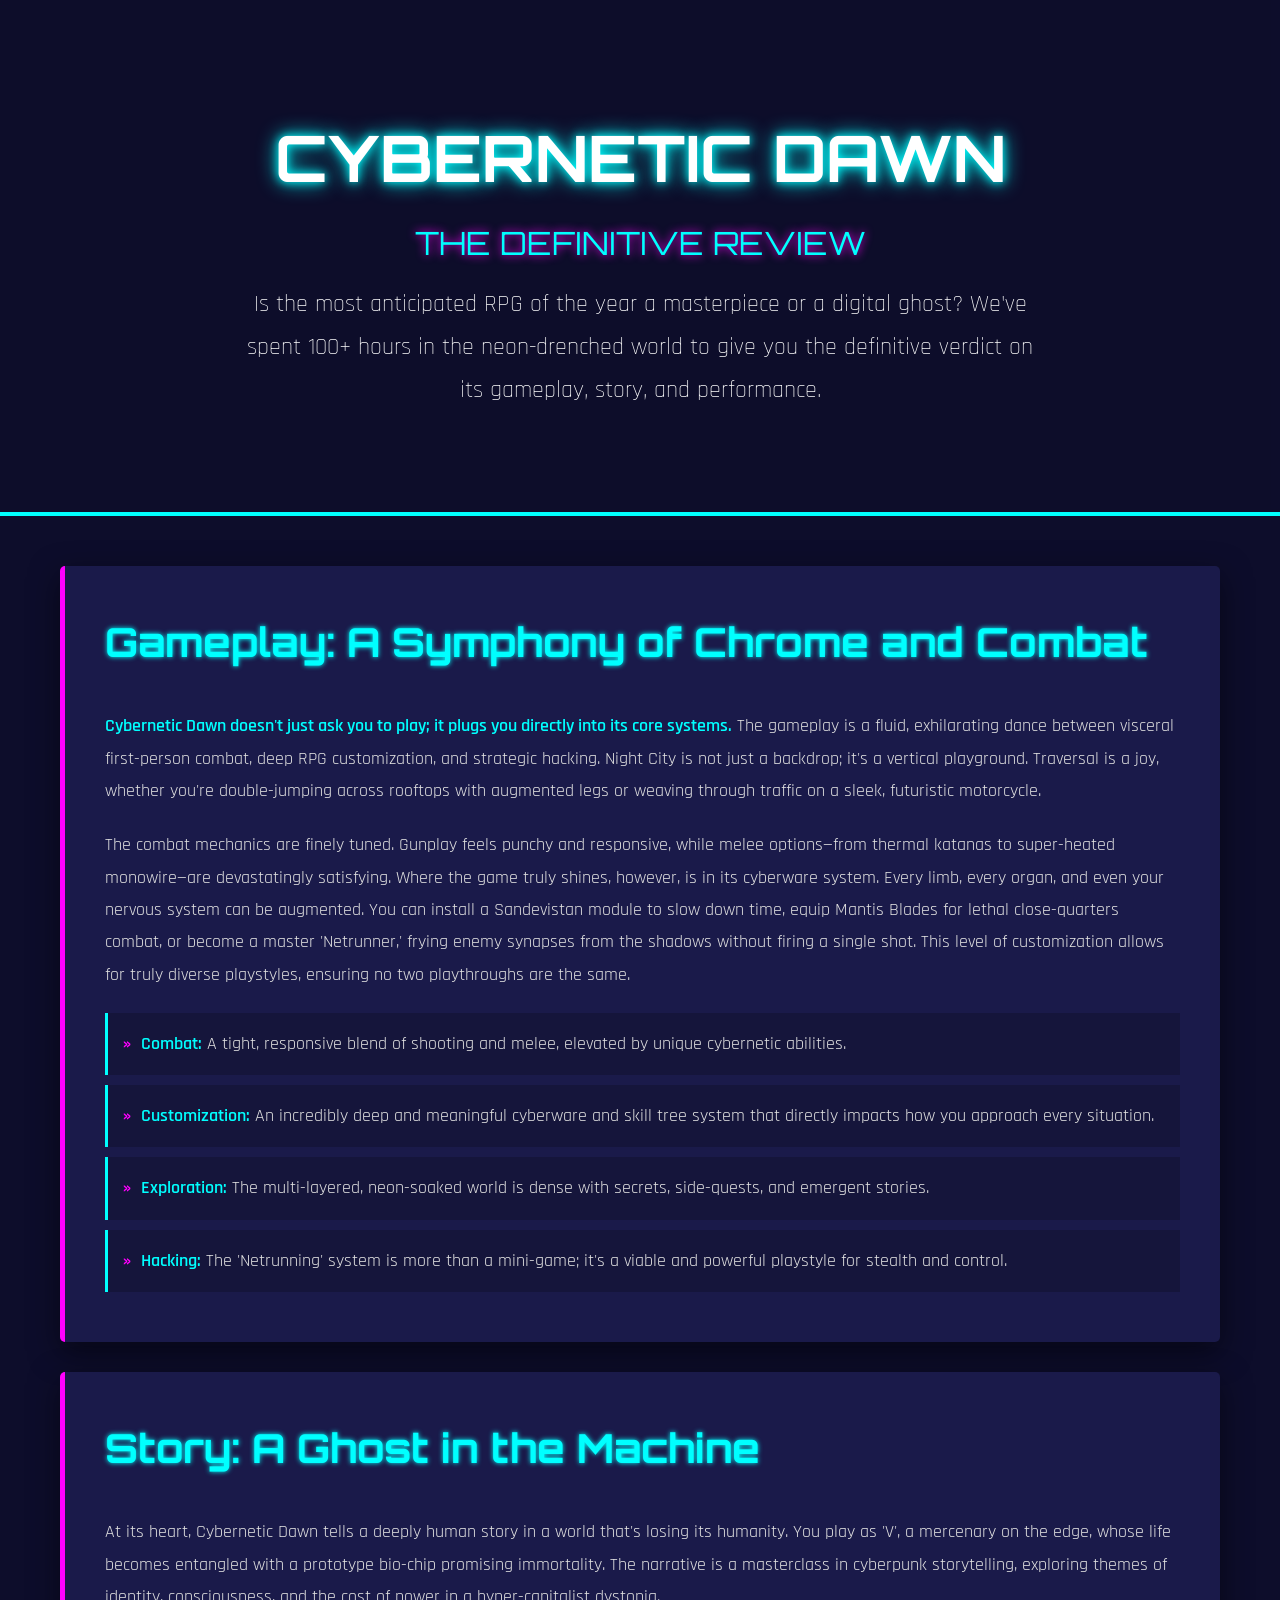
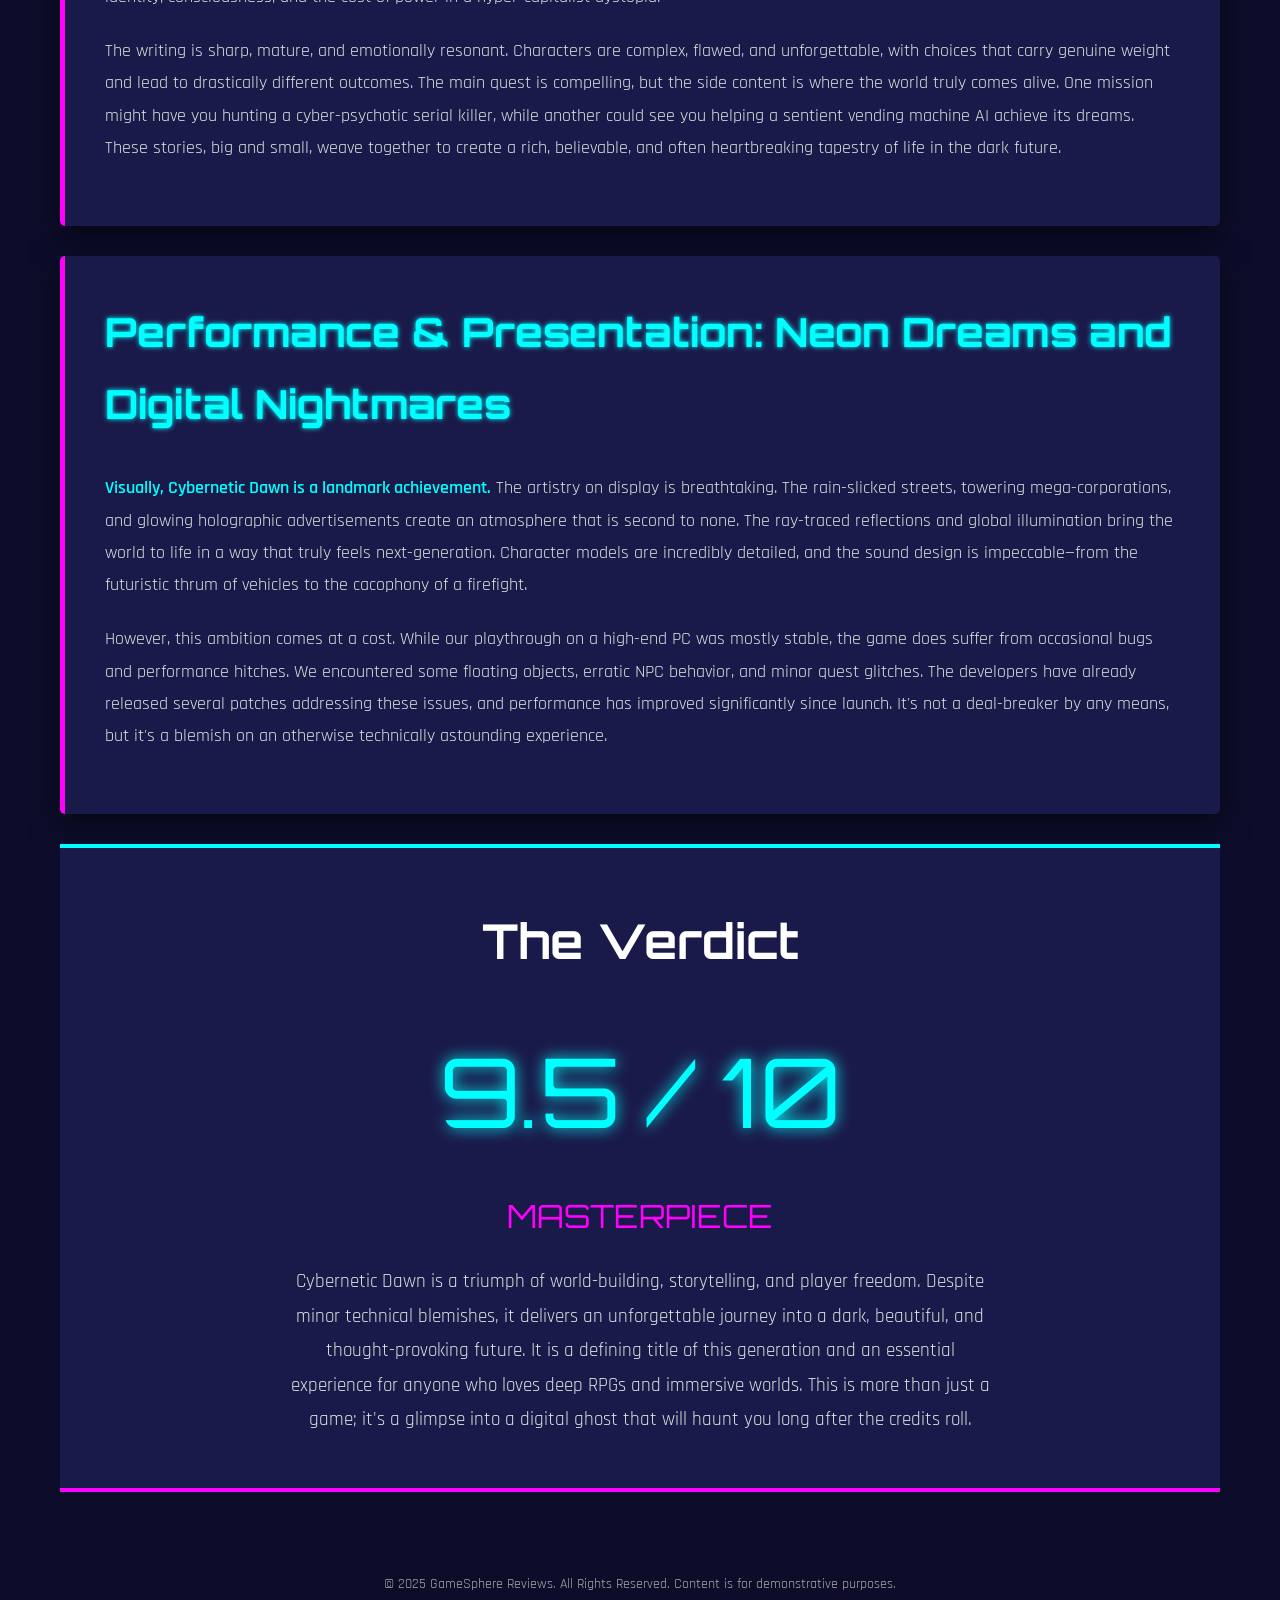
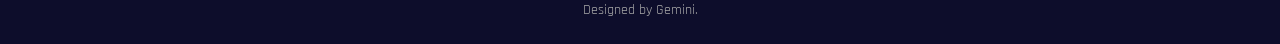
==== media/gaming/review-cybernetic_dawn/index.html @ 265b16fe "index.html erstellen" ====
<!DOCTYPE html>
<html lang="en">
<head>
    <meta charset="UTF-8">
    <meta name="viewport" content="width=device-width, initial-scale=1.0">
    <title>Cybernetic Dawn - The Definitive Review</title>
    <style>
        @import url('https://fonts.googleapis.com/css2?family=Orbitron:wght@400;700&family=Rajdhani:wght@300;400;600&display=swap');

        :root {
            --primary-color: #0d0d2b;
            --secondary-color: #1a1a4a;
            --accent-color: #00ffff; /* Neon Cyan */
            --highlight-color: #ff00ff; /* Neon Magenta */
            --text-color: #e0e0e0;
            --header-font: 'Orbitron', sans-serif;
            --body-font: 'Rajdhani', sans-serif;
        }

        * {
            margin: 0;
            padding: 0;
            box-sizing: border-box;
        }

        body {
            font-family: var(--body-font);
            background-color: var(--primary-color);
            color: var(--text-color);
            line-height: 1.8;
            font-size: 18px;
        }

        .container {
            max-width: 1200px;
            margin: 0 auto;
            padding: 20px;
        }

        /* --- Header & Hero Section --- */
        .main-header {
            background: url('https://images.unsplash.com/photo-1511556532299-8f662fc26c06?q=80&w=2070&auto=format&fit=crop') no-repeat center center/cover;
            border-bottom: 4px solid var(--accent-color);
            position: relative;
        }
        
        .main-header::before {
            content: '';
            position: absolute;
            top: 0;
            left: 0;
            width: 100%;
            height: 100%;
            background: rgba(13, 13, 43, 0.85);
            z-index: 1;
        }

        .header-content {
            position: relative;
            z-index: 2;
            text-align: center;
            padding: 100px 20px;
        }

        .header-content h1 {
            font-family: var(--header-font);
            font-size: 4rem;
            color: #fff;
            text-shadow: 0 0 10px var(--accent-color), 0 0 20px var(--accent-color);
            margin-bottom: 10px;
        }
        
        .header-content h1 .subtitle {
             display: block;
             font-size: 2rem;
             font-weight: 400;
             color: var(--accent-color);
             text-shadow: 0 0 10px var(--highlight-color);
        }

        .header-content .tagline {
            font-size: 1.5rem;
            color: #fff;
            font-weight: 300;
            max-width: 800px;
            margin: 0 auto;
        }

        /* --- Main Content --- */
        .review-section {
            background-color: var(--secondary-color);
            margin: 30px 0;
            padding: 40px;
            border-left: 5px solid var(--highlight-color);
            box-shadow: 0 10px 30px rgba(0,0,0,0.5);
            border-radius: 5px;
        }

        .review-section h2 {
            font-family: var(--header-font);
            color: var(--accent-color);
            font-size: 2.5rem;
            margin-bottom: 20px;
            padding-bottom: 10px;
            border-bottom: 2px solid var(--secondary-color);
            text-shadow: 0 0 5px var(--accent-color);
        }

        .review-section p {
            margin-bottom: 1.2em;
        }
        
        .review-section strong {
            color: var(--accent-color);
            font-weight: 600;
        }
        
        .review-section ul {
            list-style: none;
            padding-left: 0;
        }

        .review-section ul li {
            background: rgba(0, 0, 0, 0.2);
            margin-bottom: 10px;
            padding: 15px;
            border-left: 3px solid var(--accent-color);
        }

        .review-section ul li::before {
            content: '»';
            margin-right: 10px;
            color: var(--highlight-color);
            font-weight: bold;
        }
        
        /* --- Verdict Section --- */
        .verdict {
            text-align: center;
            padding: 50px;
            background-color: var(--secondary-color);
            border-top: 4px solid var(--accent-color);
            border-bottom: 4px solid var(--highlight-color);
        }

        .verdict h2 {
             font-family: var(--header-font);
             font-size: 3rem;
             color: #fff;
             margin-bottom: 20px;
        }
        
        .score {
            font-size: 6rem;
            font-family: var(--header-font);
            color: var(--accent-color);
            text-shadow: 0 0 15px var(--accent-color);
            margin-bottom: 10px;
        }
        
        .score-text {
            font-size: 2rem;
            color: var(--highlight-color);
            font-family: var(--header-font);
            margin-bottom: 20px;
        }
        
        .summary {
            font-size: 1.2rem;
            max-width: 700px;
            margin: 0 auto;
        }

        /* --- Footer --- */
        footer {
            text-align: center;
            padding: 20px;
            margin-top: 40px;
            color: #aaa;
            font-size: 0.9rem;
        }
        
        a {
            color: var(--accent-color);
            text-decoration: none;
        }
        
        a:hover {
            color: var(--highlight-color);
            text-decoration: underline;
        }

    </style>
</head>
<body>

    <header class="main-header">
        <div class="header-content">
            <h1>
                CYBERNETIC DAWN
                <span class="subtitle">THE DEFINITIVE REVIEW</span>
            </h1>
            <p class="tagline">Is the most anticipated RPG of the year a masterpiece or a digital ghost? We've spent 100+ hours in the neon-drenched world to give you the definitive verdict on its gameplay, story, and performance.</p>
        </div>
    </header>

    <main class="container">
        <section id="gameplay" class="review-section">
            <h2>Gameplay: A Symphony of Chrome and Combat</h2>
            <p><strong>Cybernetic Dawn doesn't just ask you to play; it plugs you directly into its core systems.</strong> The gameplay is a fluid, exhilarating dance between visceral first-person combat, deep RPG customization, and strategic hacking. Night City is not just a backdrop; it's a vertical playground. Traversal is a joy, whether you're double-jumping across rooftops with augmented legs or weaving through traffic on a sleek, futuristic motorcycle.</p>
            <p>The combat mechanics are finely tuned. Gunplay feels punchy and responsive, while melee options—from thermal katanas to super-heated monowire—are devastatingly satisfying. Where the game truly shines, however, is in its cyberware system. Every limb, every organ, and even your nervous system can be augmented. You can install a Sandevistan module to slow down time, equip Mantis Blades for lethal close-quarters combat, or become a master 'Netrunner,' frying enemy synapses from the shadows without firing a single shot. This level of customization allows for truly diverse playstyles, ensuring no two playthroughs are the same.</p>
            <ul>
                <li><strong>Combat:</strong> A tight, responsive blend of shooting and melee, elevated by unique cybernetic abilities.</li>
                <li><strong>Customization:</strong> An incredibly deep and meaningful cyberware and skill tree system that directly impacts how you approach every situation.</li>
                <li><strong>Exploration:</strong> The multi-layered, neon-soaked world is dense with secrets, side-quests, and emergent stories.</li>
                <li><strong>Hacking:</strong> The 'Netrunning' system is more than a mini-game; it's a viable and powerful playstyle for stealth and control.</li>
            </ul>
        </section>

        <section id="story" class="review-section">
            <h2>Story: A Ghost in the Machine</h2>
            <p>At its heart, Cybernetic Dawn tells a deeply human story in a world that's losing its humanity. You play as 'V', a mercenary on the edge, whose life becomes entangled with a prototype bio-chip promising immortality. The narrative is a masterclass in cyberpunk storytelling, exploring themes of identity, consciousness, and the cost of power in a hyper-capitalist dystopia. </p>
            <p>The writing is sharp, mature, and emotionally resonant. Characters are complex, flawed, and unforgettable, with choices that carry genuine weight and lead to drastically different outcomes. The main quest is compelling, but the side content is where the world truly comes alive. One mission might have you hunting a cyber-psychotic serial killer, while another could see you helping a sentient vending machine AI achieve its dreams. These stories, big and small, weave together to create a rich, believable, and often heartbreaking tapestry of life in the dark future.</p>
        </section>
        
        <section id="performance" class="review-section">
            <h2>Performance & Presentation: Neon Dreams and Digital Nightmares</h2>
            <p><strong>Visually, Cybernetic Dawn is a landmark achievement.</strong> The artistry on display is breathtaking. The rain-slicked streets, towering mega-corporations, and glowing holographic advertisements create an atmosphere that is second to none. The ray-traced reflections and global illumination bring the world to life in a way that truly feels next-generation. Character models are incredibly detailed, and the sound design is impeccable—from the futuristic thrum of vehicles to the cacophony of a firefight.</p>
            <p>However, this ambition comes at a cost. While our playthrough on a high-end PC was mostly stable, the game does suffer from occasional bugs and performance hitches. We encountered some floating objects, erratic NPC behavior, and minor quest glitches. The developers have already released several patches addressing these issues, and performance has improved significantly since launch. It's not a deal-breaker by any means, but it's a blemish on an otherwise technically astounding experience.</p>
        </section>

        <div class="verdict">
            <h2>The Verdict</h2>
            <div class="score">9.5 / 10</div>
            <div class="score-text">MASTERPIECE</div>
            <p class="summary">
                Cybernetic Dawn is a triumph of world-building, storytelling, and player freedom. Despite minor technical blemishes, it delivers an unforgettable journey into a dark, beautiful, and thought-provoking future. It is a defining title of this generation and an essential experience for anyone who loves deep RPGs and immersive worlds. This is more than just a game; it's a glimpse into a digital ghost that will haunt you long after the credits roll.
            </p>
        </div>

    </main>
    
    <footer>
        <p>&copy; 2025 GameSphere Reviews. All Rights Reserved. Content is for demonstrative purposes. <br> Designed by Gemini.</p>
    </footer>

</body>
</html>
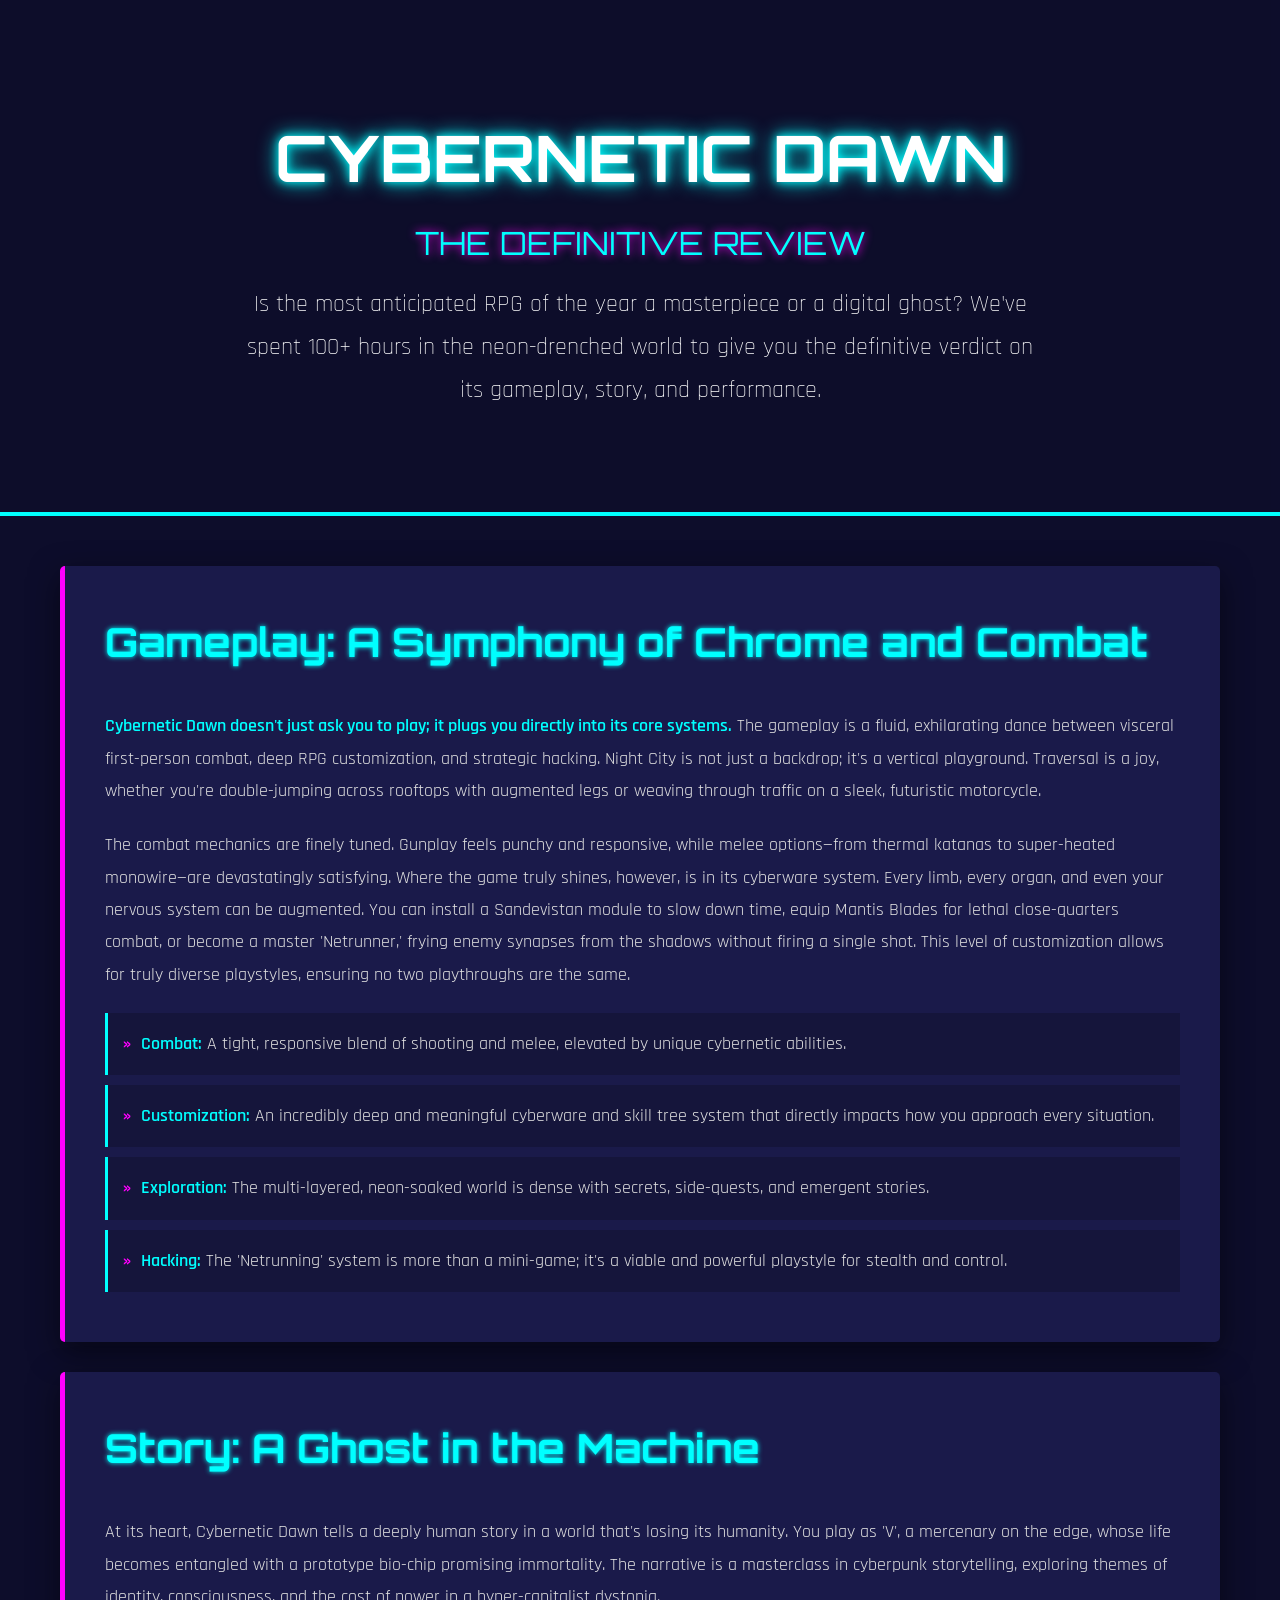
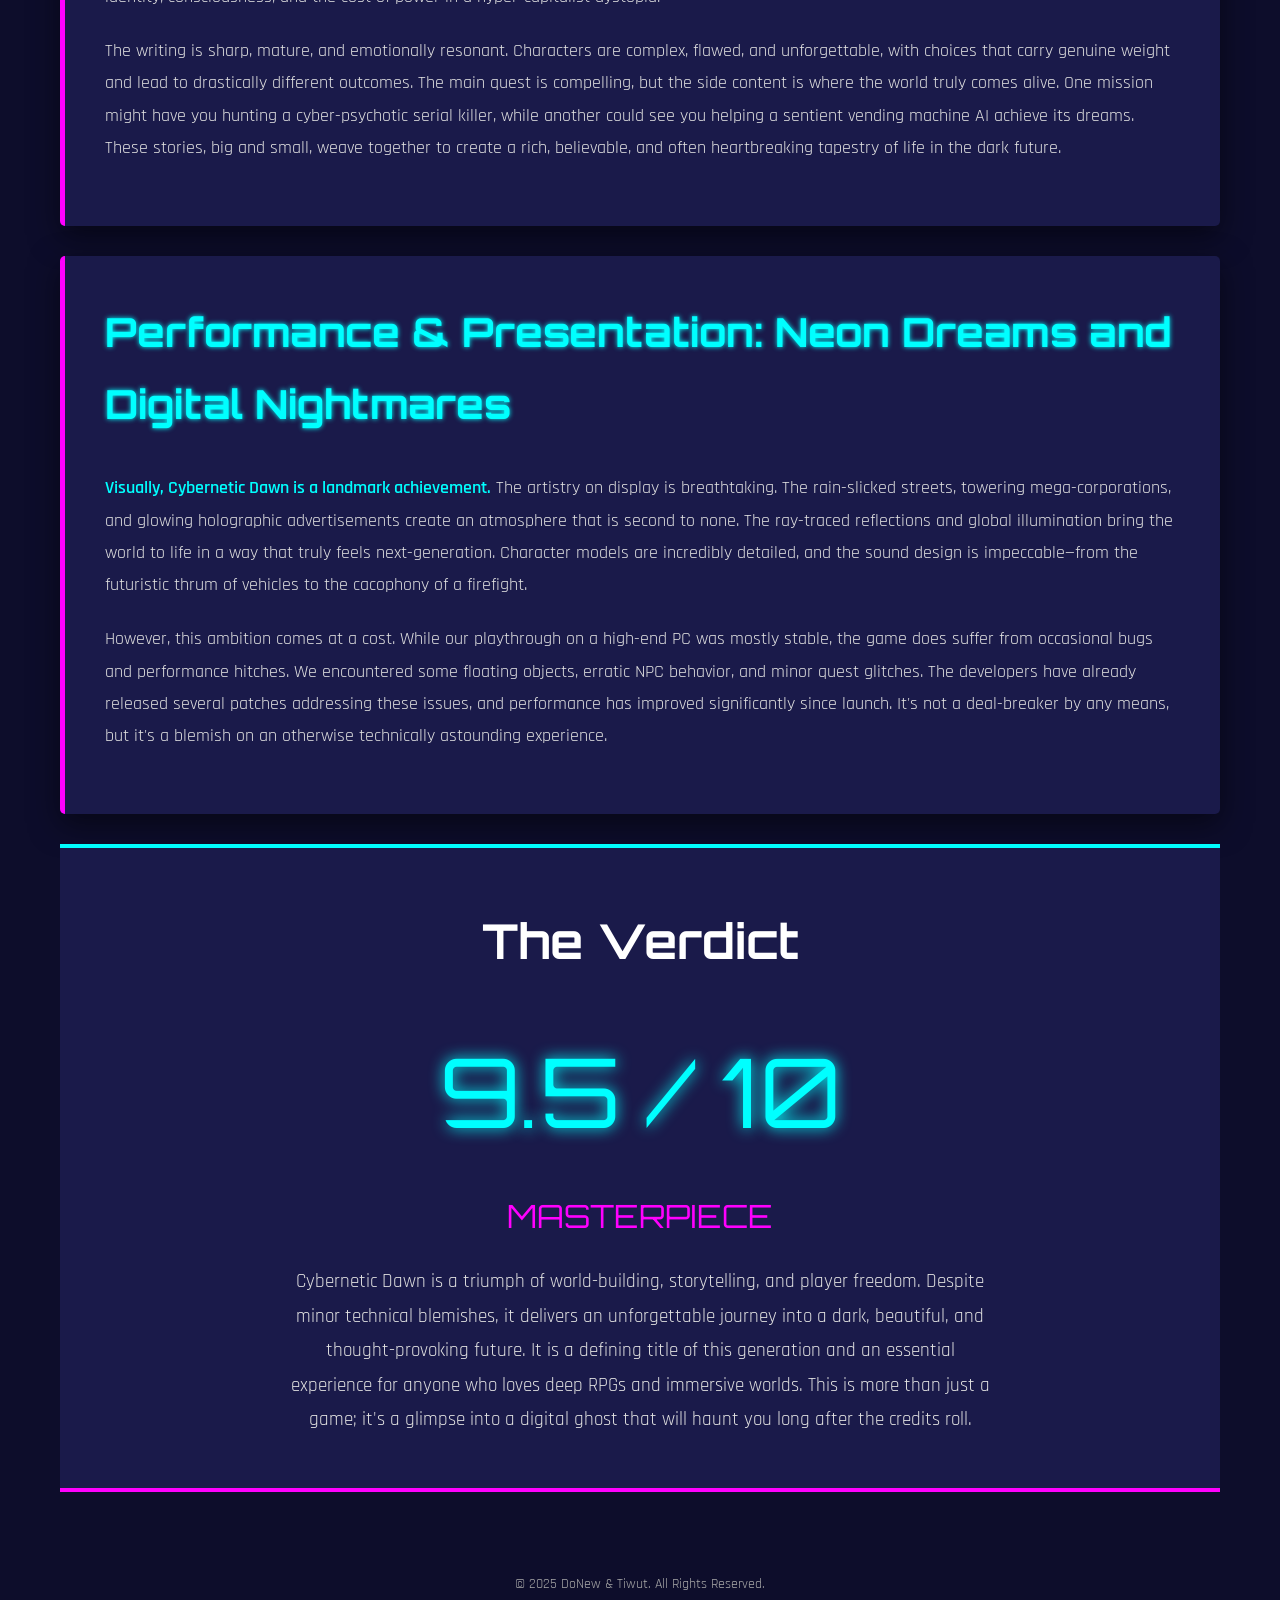
==== commit ae389c8b: "index.html aktualisieren" ====
--- a/media/gaming/review-cybernetic_dawn/index.html
+++ b/media/gaming/review-cybernetic_dawn/index.html
@@ -241,7 +241,7 @@
     </main>
     
     <footer>
-        <p>&copy; 2025 GameSphere Reviews. All Rights Reserved. Content is for demonstrative purposes. <br> Designed by Gemini.</p>
+        <p>&copy; 2025 DoNew & Tiwut. All Rights Reserved.</p>
     </footer>
 
 </body>
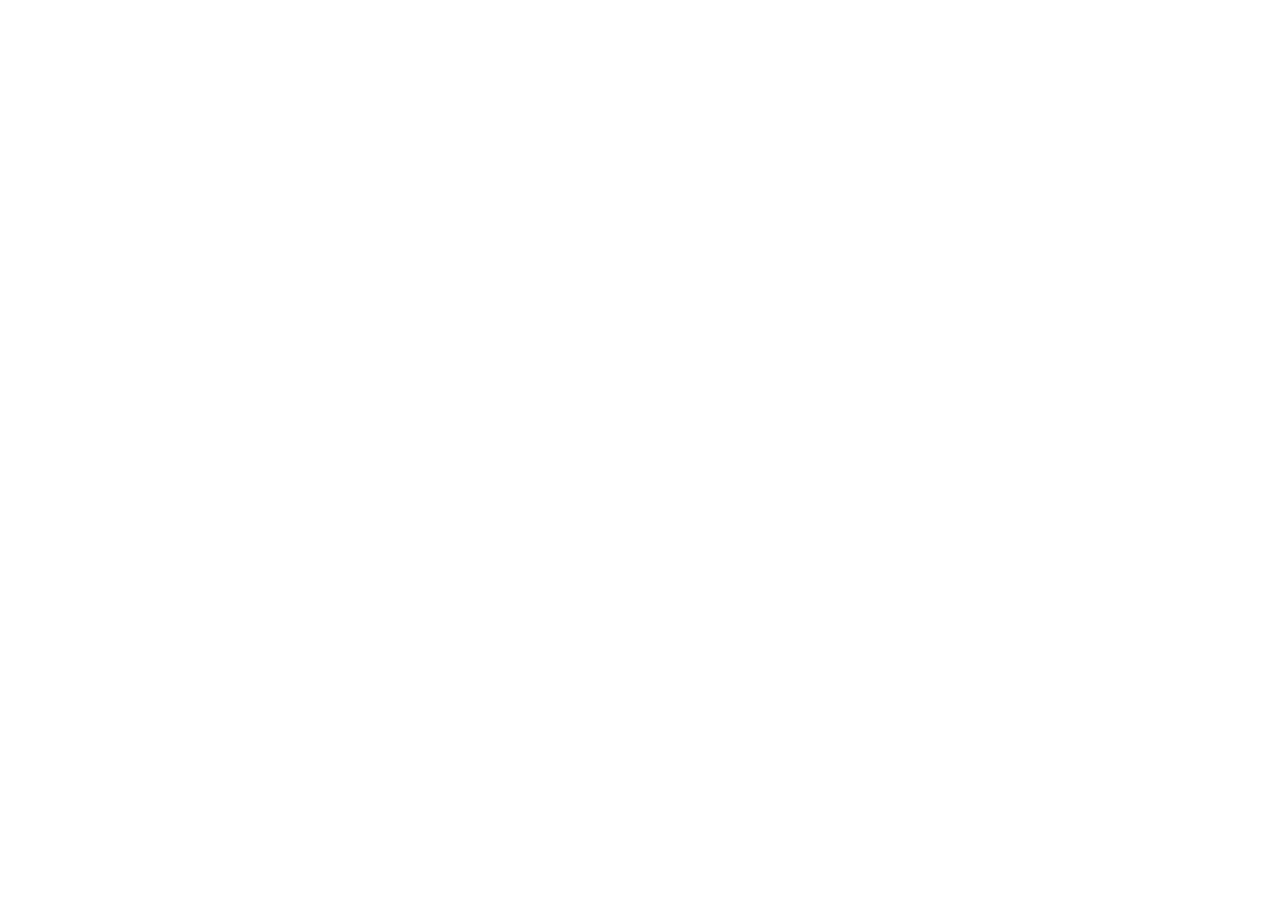
==== commit e03791bf: "index.html aktualisieren" ====
--- a/media/gaming/review-cybernetic_dawn/index.html
+++ b/media/gaming/review-cybernetic_dawn/index.html
@@ -4,6 +4,13 @@
     <meta charset="UTF-8">
     <meta name="viewport" content="width=device-width, initial-scale=1.0">
     <title>Cybernetic Dawn - The Definitive Review</title>
+    
+    <script>
+        if (location.protocol === 'http:') {
+            location.replace(location.href.replace('http://', 'https://'));
+        }
+    </script>
+    
     <style>
         @import url('https://fonts.googleapis.com/css2?family=Orbitron:wght@400;700&family=Rajdhani:wght@300;400;600&display=swap');
 
@@ -39,7 +46,7 @@
 
         /* --- Header & Hero Section --- */
         .main-header {
-            background: url('https://images.unsplash.com/photo-1511556532299-8f662fc26c06?q=80&w=2070&auto=format&fit=crop') no-repeat center center/cover;
+            background: url('https://donew.tiwut.de/images/Cybernetic_Dawn.png') no-repeat center center/cover;
             border-bottom: 4px solid var(--accent-color);
             position: relative;
         }
